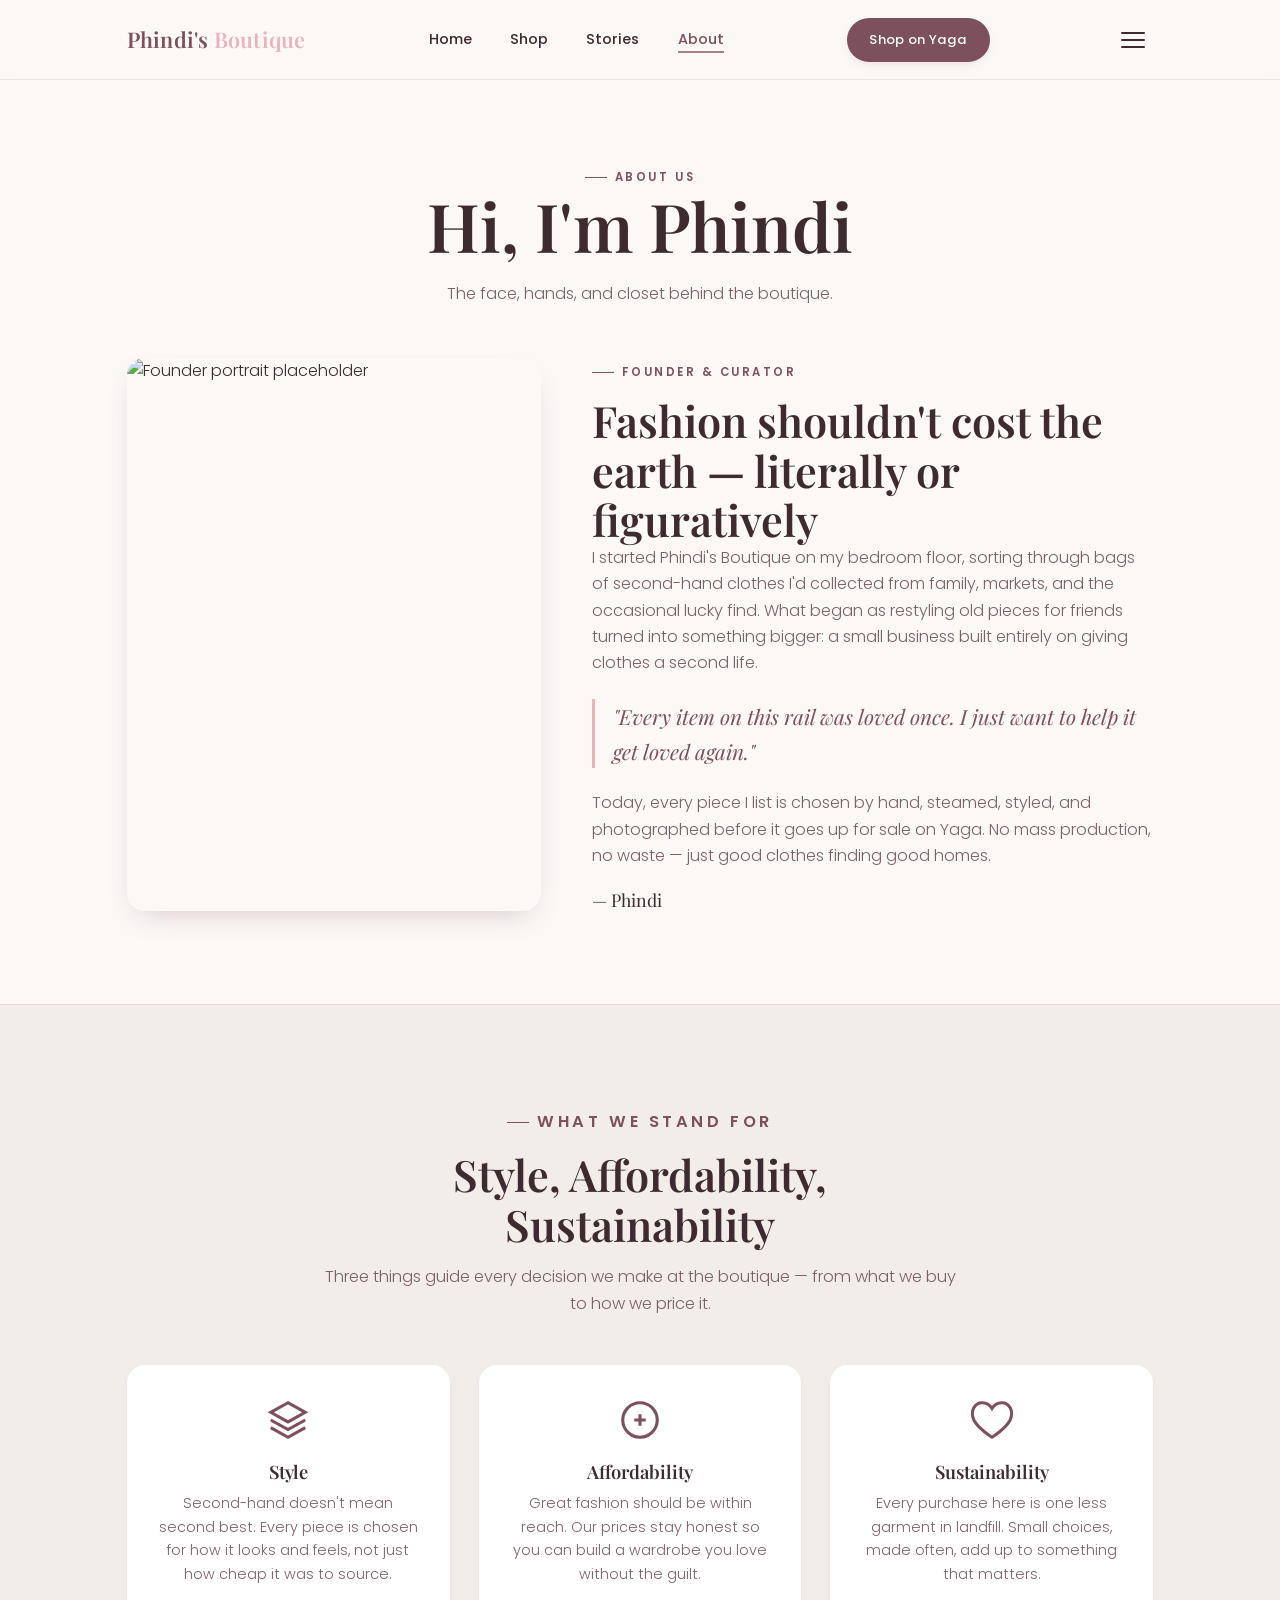
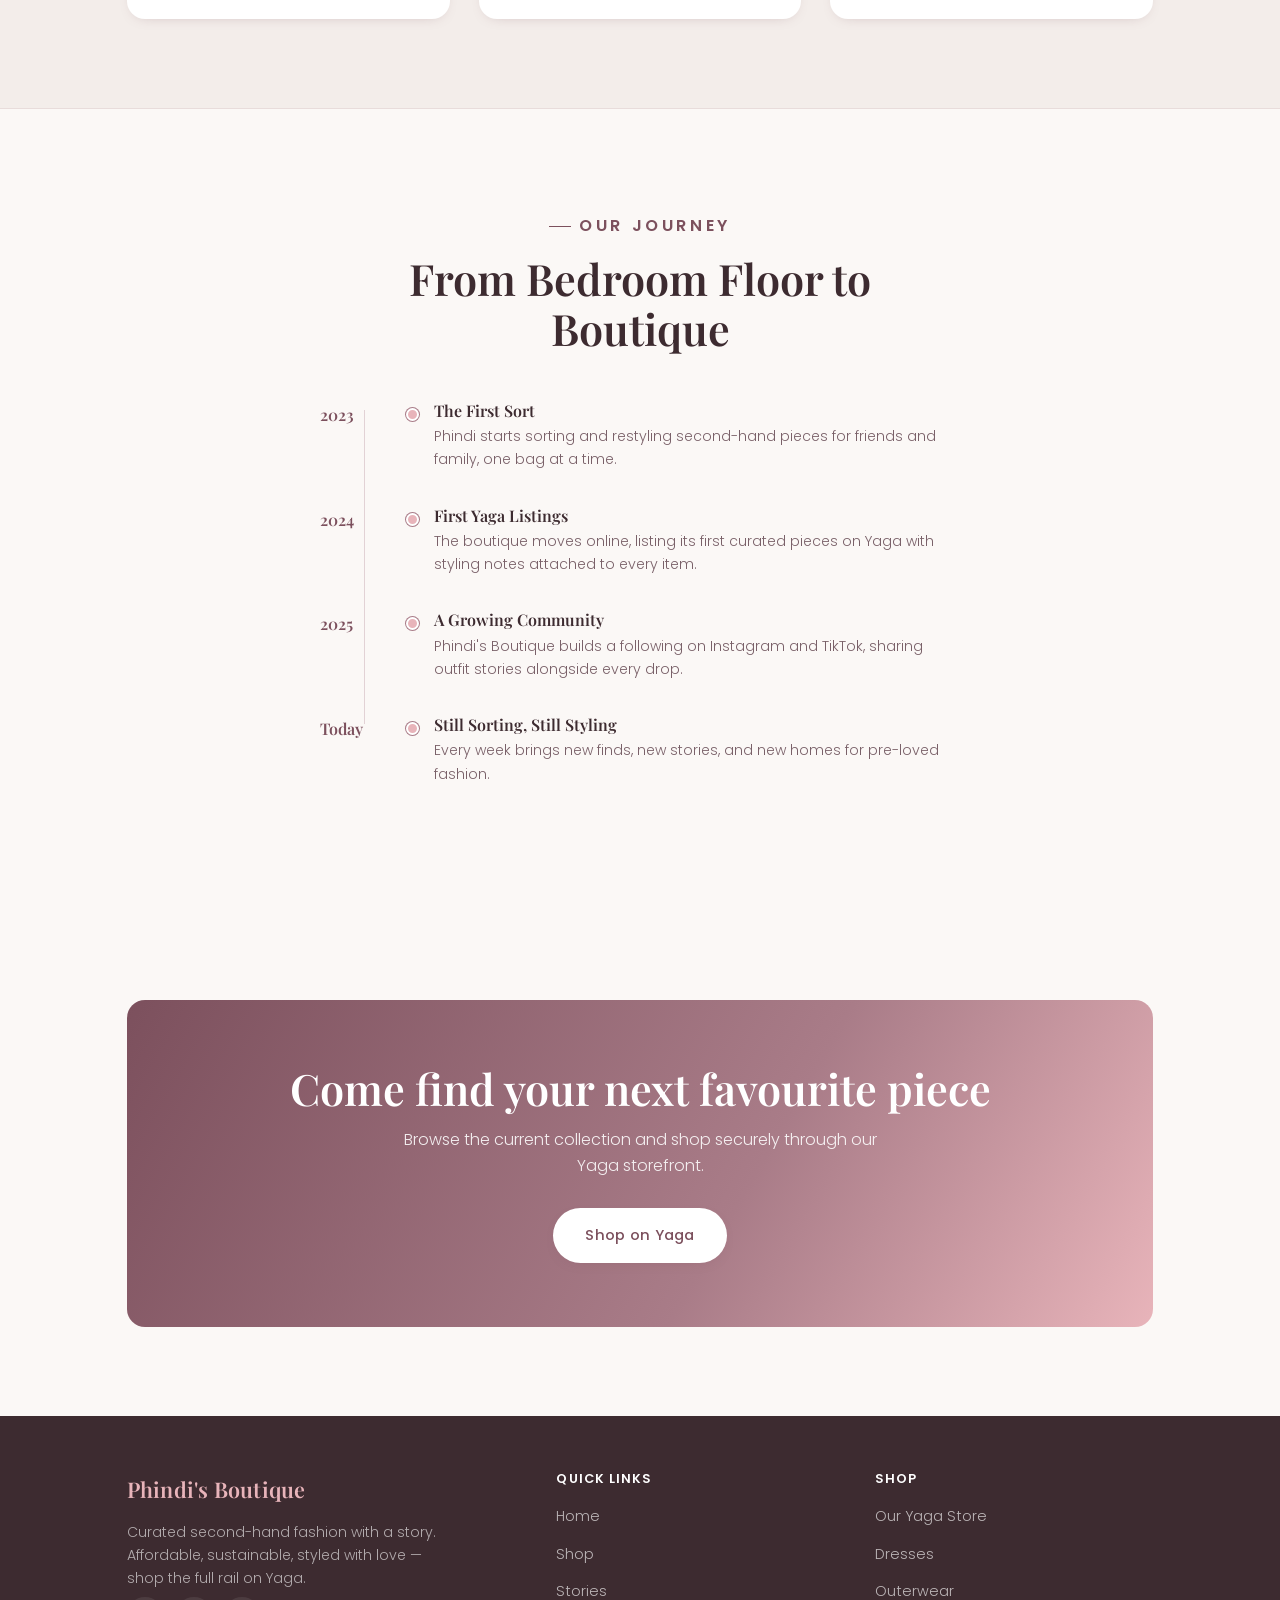
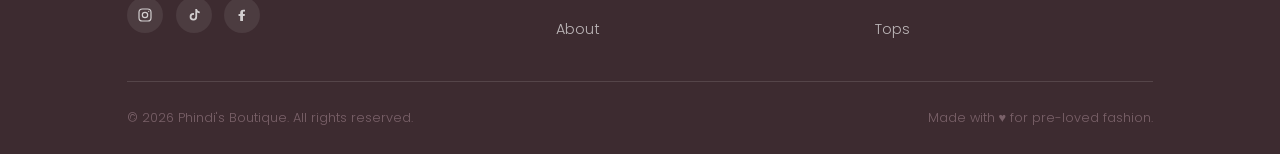
==== about.html @ 9db78883 "Add files via upload" ====
<!DOCTYPE html>
<html lang="en">
<head>
<meta charset="UTF-8">
<meta name="viewport" content="width=device-width, initial-scale=1.0">
<title>About — Phindi's Boutique</title>
<meta name="description" content="Meet the founder behind Phindi's Boutique and learn why we believe in stylish, affordable, sustainable second-hand fashion.">

<link rel="preconnect" href="https://fonts.googleapis.com">
<link rel="preconnect" href="https://fonts.gstatic.com" crossorigin>
<link href="https://fonts.googleapis.com/css2?family=Playfair+Display:ital,wght@0,500;0,600;0,700;1,600&family=Poppins:wght@300;400;500;600&display=swap" rel="stylesheet">

<link rel="stylesheet" href="style.css">
</head>
<body>

<!-- ================= NAVBAR ================= -->
<header class="navbar">
  <div class="nav-inner">
    <a href="index.html" class="brand">Phindi's <span>Boutique</span></a>
    <nav>
      <ul class="nav-links">
        <li><a href="index.html">Home</a></li>
        <li><a href="shop.html">Shop</a></li>
        <li><a href="stories.html">Stories</a></li>
        <li><a href="about.html" class="active">About</a></li>
      </ul>
    </nav>
    <a href="https://www.yaga.co.za" target="_blank" rel="noopener" class="btn btn-primary btn-small nav-cta">Shop on Yaga</a>
    <button class="hamburger" aria-label="Toggle menu" aria-expanded="false">
      <span></span><span></span><span></span>
    </button>
  </div>
</header>
<div class="nav-overlay"></div>

<!-- ================= PAGE HERO ================= -->
<section class="page-hero">
  <div class="container">
    <p class="section-eyebrow" style="justify-content:center">About Us</p>
    <h1>Hi, I'm Phindi</h1>
    <p>The face, hands, and closet behind the boutique.</p>
  </div>
</section>

<!-- ================= FOUNDER SECTION ================= -->
<section style="padding-top:0;">
  <div class="container">
    <div class="about-hero">
      <div class="frame reveal">
        <img src="https://images.unsplash.com/photo-1483985988355-763728e1935b?auto=format&fit=crop&w=700&q=80" alt="Founder portrait placeholder" loading="lazy">
      </div>
      <div class="reveal">
        <p class="section-eyebrow">Founder &amp; Curator</p>
        <h2>Fashion shouldn't cost the earth — literally or figuratively</h2>
        <p>I started Phindi's Boutique on my bedroom floor, sorting through bags of second-hand clothes I'd collected from family, markets, and the occasional lucky find. What began as restyling old pieces for friends turned into something bigger: a small business built entirely on giving clothes a second life.</p>
        <blockquote>"Every item on this rail was loved once. I just want to help it get loved again."</blockquote>
        <p>Today, every piece I list is chosen by hand, steamed, styled, and photographed before it goes up for sale on Yaga. No mass production, no waste — just good clothes finding good homes.</p>
        <p class="signature">— Phindi</p>
      </div>
    </div>
  </div>
</section>

<!-- ================= VALUES ================= -->
<section class="intro-strip">
  <div class="container">
    <div class="section-head reveal">
      <p class="section-eyebrow" style="justify-content:center">What We Stand For</p>
      <h2>Style, Affordability, Sustainability</h2>
      <p>Three things guide every decision we make at the boutique — from what we buy to how we price it.</p>
    </div>

    <div class="values-grid">
      <div class="value-card reveal">
        <div class="value-icon">
          <svg viewBox="0 0 24 24" fill="none" stroke="currentColor" stroke-width="1.6"><path d="M12 3 3 8l9 5 9-5-9-5Z"/><path d="M3 16l9 5 9-5"/><path d="M3 12l9 5 9-5"/></svg>
        </div>
        <h3>Style</h3>
        <p>Second-hand doesn't mean second best. Every piece is chosen for how it looks and feels, not just how cheap it was to source.</p>
      </div>

      <div class="value-card reveal">
        <div class="value-icon">
          <svg viewBox="0 0 24 24" fill="none" stroke="currentColor" stroke-width="1.6"><circle cx="12" cy="12" r="9"/><path d="M9 12h6M12 9v6"/></svg>
        </div>
        <h3>Affordability</h3>
        <p>Great fashion should be within reach. Our prices stay honest so you can build a wardrobe you love without the guilt.</p>
      </div>

      <div class="value-card reveal">
        <div class="value-icon">
          <svg viewBox="0 0 24 24" fill="none" stroke="currentColor" stroke-width="1.6"><path d="M12 21s-7-4.35-9.5-9C.5 7 3 3 7 3c2 0 4 1.5 5 3 1-1.5 3-3 5-3 4 0 6.5 4 4.5 9-2.5 4.65-9.5 9-9.5 9Z"/></svg>
        </div>
        <h3>Sustainability</h3>
        <p>Every purchase here is one less garment in landfill. Small choices, made often, add up to something that matters.</p>
      </div>
    </div>
  </div>
</section>

<!-- ================= TIMELINE ================= -->
<section>
  <div class="container">
    <div class="section-head reveal">
      <p class="section-eyebrow" style="justify-content:center">Our Journey</p>
      <h2>From Bedroom Floor to Boutique</h2>
    </div>

    <div class="timeline">
      <div class="timeline-item reveal">
        <span class="timeline-year">2023</span>
        <div class="timeline-content">
          <h4>The First Sort</h4>
          <p>Phindi starts sorting and restyling second-hand pieces for friends and family, one bag at a time.</p>
        </div>
      </div>
      <div class="timeline-item reveal">
        <span class="timeline-year">2024</span>
        <div class="timeline-content">
          <h4>First Yaga Listings</h4>
          <p>The boutique moves online, listing its first curated pieces on Yaga with styling notes attached to every item.</p>
        </div>
      </div>
      <div class="timeline-item reveal">
        <span class="timeline-year">2025</span>
        <div class="timeline-content">
          <h4>A Growing Community</h4>
          <p>Phindi's Boutique builds a following on Instagram and TikTok, sharing outfit stories alongside every drop.</p>
        </div>
      </div>
      <div class="timeline-item reveal">
        <span class="timeline-year">Today</span>
        <div class="timeline-content">
          <h4>Still Sorting, Still Styling</h4>
          <p>Every week brings new finds, new stories, and new homes for pre-loved fashion.</p>
        </div>
      </div>
    </div>
  </div>
</section>

<!-- ================= CTA BANNER ================= -->
<section>
  <div class="container">
    <div class="cta-banner reveal">
      <h2>Come find your next favourite piece</h2>
      <p>Browse the current collection and shop securely through our Yaga storefront.</p>
      <a href="https://www.yaga.co.za" target="_blank" rel="noopener" class="btn btn-primary">Shop on Yaga</a>
    </div>
  </div>
</section>

<!-- ================= FOOTER ================= -->
<footer>
  <div class="container">
    <div class="footer-grid">
      <div class="footer-brand">
        <a href="index.html" class="brand">Phindi's Boutique</a>
        <p>Curated second-hand fashion with a story. Affordable, sustainable, styled with love — shop the full rail on Yaga.</p>
        <div class="footer-social">
          <a href="#" aria-label="Instagram" target="_blank" rel="noopener">
            <svg viewBox="0 0 24 24" fill="none" stroke="currentColor" stroke-width="1.8"><rect x="3" y="3" width="18" height="18" rx="5"/><circle cx="12" cy="12" r="4"/><circle cx="17.5" cy="6.5" r="1" fill="currentColor" stroke="none"/></svg>
          </a>
          <a href="#" aria-label="TikTok" target="_blank" rel="noopener">
            <svg viewBox="0 0 24 24" fill="currentColor"><path d="M16.5 3c.4 2.2 1.9 3.7 4.1 3.9v2.6c-1.4 0-2.7-.4-3.9-1.2v6.4a5.6 5.6 0 1 1-5.6-5.6c.3 0 .6 0 .9.1v2.7a2.9 2.9 0 1 0 2 2.8V3h2.5Z"/></svg>
          </a>
          <a href="#" aria-label="Facebook" target="_blank" rel="noopener">
            <svg viewBox="0 0 24 24" fill="currentColor"><path d="M13.5 21v-7.5H16l.4-3H13.5V8.4c0-.9.2-1.5 1.5-1.5H16.5V4.3C16.1 4.2 15 4 13.7 4c-2.6 0-4.4 1.6-4.4 4.5v2H6.8v3h2.5V21h4.2Z"/></svg>
          </a>
        </div>
      </div>
      <div class="footer-col">
        <h4>Quick Links</h4>
        <ul>
          <li><a href="index.html">Home</a></li>
          <li><a href="shop.html">Shop</a></li>
          <li><a href="stories.html">Stories</a></li>
          <li><a href="about.html">About</a></li>
        </ul>
      </div>
      <div class="footer-col">
        <h4>Shop</h4>
        <ul>
          <li><a href="https://www.yaga.co.za" target="_blank" rel="noopener">Our Yaga Store</a></li>
          <li><a href="shop.html">Dresses</a></li>
          <li><a href="shop.html">Outerwear</a></li>
          <li><a href="shop.html">Tops</a></li>
        </ul>
      </div>
    </div>
    <div class="footer-bottom">
      <p>&copy; 2026 Phindi's Boutique. All rights reserved.</p>
      <p>Made with ♥ for pre-loved fashion.</p>
    </div>
  </div>
</footer>

<script src="script.js"></script>
</body>
</html>
---- style.css ----
/* =========================================================
   PHINDI'S BOUTIQUE — stylesheet
   Design tokens: soft pearl/blush/mauve/rose palette
   Signature motif: the "swing tag" — the little string-tag
   sewn into second-hand clothes, echoed in labels, buttons
   and dividers throughout the site.
   ========================================================= */

:root {
  /* --- colour tokens --- */
  --pearl:      #FBF8F6;   /* page background */
  --pearl-deep: #F3EDEA;   /* alt section background */
  --blush:      #F3D7D4;   /* soft panels */
  --rose:       #E8B4BA;   /* accents / hovers */
  --mauve:      #A97C88;   /* primary accent */
  --mauve-deep: #7C505D;   /* buttons, links, emphasis */
  --ink:        #3D2B30;   /* body text */
  --ink-soft:   #7A6169;   /* secondary text */
  --white:      #FFFFFF;
  --shadow:     0 12px 30px -14px rgba(124, 80, 93, 0.35);
  --shadow-sm:  0 4px 14px -8px rgba(124, 80, 93, 0.4);

  /* --- type --- */
  --font-display: 'Playfair Display', serif;
  --font-body: 'Poppins', sans-serif;

  /* --- layout --- */
  --max-width: 1180px;
  --radius: 18px;
  --radius-sm: 10px;
}

/* ---------- reset ---------- */
* { box-sizing: border-box; margin: 0; padding: 0; }

html { scroll-behavior: smooth; }

body {
  font-family: var(--font-body);
  background: var(--pearl);
  color: var(--ink);
  line-height: 1.65;
  font-weight: 300;
  overflow-x: hidden;
}

img { max-width: 100%; display: block; }

a { color: inherit; text-decoration: none; }

ul { list-style: none; }

button { font-family: inherit; cursor: pointer; border: none; background: none; }

/* respect reduced motion */
@media (prefers-reduced-motion: reduce) {
  *, *::before, *::after {
    animation-duration: 0.001ms !important;
    animation-iteration-count: 1 !important;
    transition-duration: 0.001ms !important;
    scroll-behavior: auto !important;
  }
}

/* visible keyboard focus */
a:focus-visible,
button:focus-visible,
input:focus-visible,
select:focus-visible {
  outline: 2px solid var(--mauve-deep);
  outline-offset: 3px;
  border-radius: 4px;
}

/* ---------- typography ---------- */
h1, h2, h3, h4 {
  font-family: var(--font-display);
  font-weight: 600;
  color: var(--ink);
  line-height: 1.15;
}

h1 { font-size: clamp(2.4rem, 6vw, 4.2rem); }
h2 { font-size: clamp(1.9rem, 4vw, 2.7rem); }
h3 { font-size: clamp(1.25rem, 2.4vw, 1.6rem); }

p { color: var(--ink-soft); }

.section-eyebrow {
  display: inline-flex;
  align-items: center;
  gap: 8px;
  font-family: var(--font-body);
  font-size: 0.72rem;
  letter-spacing: 0.22em;
  text-transform: uppercase;
  color: var(--mauve-deep);
  font-weight: 600;
  margin-bottom: 14px;
}

.section-eyebrow::before {
  content: '';
  width: 22px;
  height: 1px;
  background: var(--mauve-deep);
  display: inline-block;
}

.section-head {
  max-width: 640px;
  margin: 0 auto 3rem;
  text-align: center;
}

.section-head p { margin-top: 0.9rem; font-size: 1.02rem; }

.container {
  max-width: var(--max-width);
  margin: 0 auto;
  padding: 0 6vw;
}

section { padding: clamp(3.5rem, 7vw, 6rem) 0; }

/* ---------- swing-tag signature element ---------- */
/* A little clothing tag shape: rectangle + string-hole,
   reused for eyebrows, buttons and the footer mark. */
.tag {
  position: relative;
  display: inline-flex;
  align-items: center;
  gap: 0.5rem;
}

.tag-icon {
  width: 14px;
  height: 14px;
  flex-shrink: 0;
}

/* ---------- buttons ---------- */
.btn {
  display: inline-flex;
  align-items: center;
  gap: 10px;
  padding: 0.95rem 2rem;
  border-radius: 100px;
  font-size: 0.92rem;
  font-weight: 500;
  letter-spacing: 0.02em;
  transition: transform 0.25s ease, box-shadow 0.25s ease, background 0.25s ease;
  white-space: nowrap;
}

.btn-primary {
  background: var(--mauve-deep);
  color: var(--white);
  box-shadow: var(--shadow-sm);
}

.btn-primary:hover {
  background: #6a4450;
  transform: translateY(-3px);
  box-shadow: var(--shadow);
}

.btn-ghost {
  background: transparent;
  color: var(--mauve-deep);
  border: 1.5px solid var(--mauve-deep);
}

.btn-ghost:hover {
  background: var(--mauve-deep);
  color: var(--white);
  transform: translateY(-3px);
}

.btn-small {
  padding: 0.7rem 1.4rem;
  font-size: 0.82rem;
}

.btn svg { width: 15px; height: 15px; transition: transform 0.25s ease; }
.btn:hover svg { transform: translateX(3px); }

/* ---------- navbar ---------- */
.navbar {
  position: sticky;
  top: 0;
  z-index: 100;
  background: rgba(251, 248, 246, 0.86);
  backdrop-filter: blur(10px);
  -webkit-backdrop-filter: blur(10px);
  border-bottom: 1px solid rgba(169, 124, 136, 0.18);
  transition: box-shadow 0.3s ease;
}

.navbar.scrolled { box-shadow: 0 6px 20px -14px rgba(61, 43, 48, 0.3); }

.nav-inner {
  max-width: var(--max-width);
  margin: 0 auto;
  padding: 1.1rem 6vw;
  display: flex;
  align-items: center;
  justify-content: space-between;
}

.brand {
  font-family: var(--font-display);
  font-size: 1.35rem;
  font-weight: 600;
  letter-spacing: 0.01em;
  color: var(--mauve-deep);
}

.brand span { color: var(--rose); }

.nav-links {
  display: flex;
  gap: 2.4rem;
  align-items: center;
}

.nav-links a {
  font-size: 0.9rem;
  font-weight: 500;
  color: var(--ink);
  position: relative;
  padding-bottom: 4px;
}

.nav-links a::after {
  content: '';
  position: absolute;
  left: 0; bottom: 0;
  height: 2px;
  width: 0;
  background: var(--mauve);
  transition: width 0.3s ease;
}

.nav-links a:hover::after,
.nav-links a.active::after { width: 100%; }

.nav-links a.active { color: var(--mauve-deep); }

.nav-cta { display: none; }

@media (min-width: 861px) {
  .nav-cta { display: inline-flex; }
}

.hamburger {
  display: flex;
  flex-direction: column;
  gap: 5px;
  padding: 8px;
  z-index: 200;
}

.hamburger span {
  width: 24px;
  height: 2px;
  background: var(--ink);
  border-radius: 2px;
  transition: transform 0.3s ease, opacity 0.3s ease;
}

.hamburger.open span:nth-child(1) { transform: translateY(7px) rotate(45deg); }
.hamburger.open span:nth-child(2) { opacity: 0; }
.hamburger.open span:nth-child(3) { transform: translateY(-7px) rotate(-45deg); }

@media (max-width: 860px) {
  .hamburger { display: flex; }

  .nav-links {
    position: fixed;
    top: 0; right: 0;
    height: 100vh;
    width: min(78vw, 320px);
    background: var(--pearl);
    flex-direction: column;
    justify-content: center;
    align-items: flex-start;
    gap: 2rem;
    padding: 2rem 3rem;
    transform: translateX(100%);
    transition: transform 0.4s cubic-bezier(.4,0,.2,1);
    box-shadow: -10px 0 40px -20px rgba(61,43,48,0.4);
  }

  .nav-links.open { transform: translateX(0); }

  .nav-links a { font-size: 1.1rem; }
}

.nav-overlay {
  display: none;
  position: fixed;
  inset: 0;
  background: rgba(61, 43, 48, 0.25);
  z-index: 90;
}

.nav-overlay.open { display: block; }

/* ---------- hero ---------- */
.hero {
  position: relative;
  padding: clamp(3rem, 8vw, 5rem) 0 clamp(3rem, 6vw, 5rem);
  overflow: hidden;
}

.hero::before {
  content: '';
  position: absolute;
  top: -20%; right: -10%;
  width: 55vw;
  height: 55vw;
  max-width: 620px;
  max-height: 620px;
  background: radial-gradient(circle, var(--blush) 0%, transparent 70%);
  opacity: 0.9;
  z-index: -1;
}

.hero-inner {
  display: grid;
  grid-template-columns: 1.1fr 0.9fr;
  gap: 4vw;
  align-items: center;
}

@media (max-width: 900px) {
  .hero-inner { grid-template-columns: 1fr; text-align: center; }
  .hero-visual { order: -1; }
}

.hero-copy .section-eyebrow { justify-content: center; }
@media (min-width: 901px) { .hero-copy .section-eyebrow { justify-content: flex-start; } }

.hero-copy h1 { margin-bottom: 1.2rem; }
.hero-copy h1 em {
  font-style: italic;
  color: var(--mauve-deep);
}

.hero-copy p.lede {
  font-size: 1.1rem;
  max-width: 480px;
  margin-bottom: 2.2rem;
}

@media (max-width: 900px) { .hero-copy p.lede { margin-left: auto; margin-right: auto; } }

.hero-actions {
  display: flex;
  gap: 1rem;
  flex-wrap: wrap;
}

@media (max-width: 900px) { .hero-actions { justify-content: center; } }

.hero-visual { position: relative; }

.hero-visual .frame {
  position: relative;
  border-radius: var(--radius);
  overflow: hidden;
  box-shadow: var(--shadow);
  aspect-ratio: 4 / 5;
}

.hero-visual .frame img {
  width: 100%; height: 100%; object-fit: cover;
}

.floating-tag {
  position: absolute;
  bottom: -1.4rem;
  left: -1.4rem;
  background: var(--white);
  border-radius: var(--radius-sm);
  padding: 1rem 1.3rem;
  box-shadow: var(--shadow-sm);
  display: flex;
  align-items: center;
  gap: 0.7rem;
  animation: float 4.5s ease-in-out infinite;
}

@media (max-width: 900px) { .floating-tag { left: 50%; transform: translateX(-50%); } }

.floating-tag strong { display: block; font-family: var(--font-display); font-size: 1rem; color: var(--ink); }
.floating-tag span { font-size: 0.75rem; color: var(--ink-soft); }

@keyframes float {
  0%, 100% { transform: translateY(0); }
  50% { transform: translateY(-8px); }
}
@media (max-width: 900px) {
  @keyframes float {
    0%, 100% { transform: translateX(-50%) translateY(0); }
    50% { transform: translateX(-50%) translateY(-8px); }
  }
}

/* ---------- intro / about strip ---------- */
.intro-strip {
  background: var(--pearl-deep);
  border-top: 1px solid rgba(169,124,136,0.15);
  border-bottom: 1px solid rgba(169,124,136,0.15);
}

.intro-grid {
  display: grid;
  grid-template-columns: repeat(3, 1fr);
  gap: 2.5rem;
  text-align: center;
}

@media (max-width: 720px) { .intro-grid { grid-template-columns: 1fr; gap: 2.2rem; } }

.intro-grid .stat {
  font-family: var(--font-display);
  font-size: 2.1rem;
  color: var(--mauve-deep);
  display: block;
  margin-bottom: 0.4rem;
}

.intro-grid .stat-label {
  font-size: 0.85rem;
  letter-spacing: 0.05em;
  text-transform: uppercase;
  color: var(--ink-soft);
}

/* ---------- featured / card grids ---------- */
.card-grid {
  display: grid;
  grid-template-columns: repeat(3, 1fr);
  gap: 1.8rem;
}

@media (max-width: 980px) { .card-grid { grid-template-columns: repeat(2, 1fr); } }
@media (max-width: 620px) { .card-grid { grid-template-columns: 1fr; } }

.item-card {
  background: var(--white);
  border-radius: var(--radius);
  overflow: hidden;
  box-shadow: var(--shadow-sm);
  transition: transform 0.35s ease, box-shadow 0.35s ease;
  display: flex;
  flex-direction: column;
}

.item-card:hover {
  transform: translateY(-8px);
  box-shadow: var(--shadow);
}

.item-media {
  position: relative;
  aspect-ratio: 4 / 5;
  overflow: hidden;
  background: var(--blush);
}

.item-media img {
  width: 100%; height: 100%; object-fit: cover;
  transition: transform 0.6s ease;
}

.item-card:hover .item-media img { transform: scale(1.06); }

.item-category {
  position: absolute;
  top: 0.9rem; left: 0.9rem;
  background: rgba(255,255,255,0.9);
  color: var(--mauve-deep);
  font-size: 0.68rem;
  font-weight: 600;
  letter-spacing: 0.08em;
  text-transform: uppercase;
  padding: 0.35rem 0.7rem;
  border-radius: 100px;
}

.item-body {
  padding: 1.4rem 1.4rem 1.6rem;
  display: flex;
  flex-direction: column;
  gap: 0.6rem;
  flex: 1;
}

.item-body h3 { margin-bottom: 0.1rem; }

.item-price {
  font-family: var(--font-body);
  color: var(--mauve-deep);
  font-weight: 600;
  font-size: 0.95rem;
}

.item-story { font-size: 0.9rem; }

.item-tip {
  font-size: 0.83rem;
  color: var(--ink-soft);
  background: var(--pearl-deep);
  border-left: 2px solid var(--rose);
  padding: 0.6rem 0.8rem;
  border-radius: 0 8px 8px 0;
}

.item-tip strong { color: var(--mauve-deep); font-weight: 600; }

.item-card .btn { margin-top: auto; align-self: flex-start; }

/* ---------- filter bar (shop page) ---------- */
.filter-bar {
  display: flex;
  flex-wrap: wrap;
  gap: 0.7rem;
  justify-content: center;
  margin-bottom: 2.8rem;
}

.filter-btn {
  padding: 0.55rem 1.3rem;
  border-radius: 100px;
  border: 1.5px solid rgba(169,124,136,0.35);
  font-size: 0.85rem;
  color: var(--ink-soft);
  transition: all 0.25s ease;
}

.filter-btn:hover { border-color: var(--mauve-deep); color: var(--mauve-deep); }

.filter-btn.active {
  background: var(--mauve-deep);
  border-color: var(--mauve-deep);
  color: var(--white);
}

/* ---------- social preview ---------- */
.social-strip { background: var(--pearl); }

.social-grid {
  display: grid;
  grid-template-columns: repeat(4, 1fr);
  gap: 1rem;
}

@media (max-width: 780px) { .social-grid { grid-template-columns: repeat(2, 1fr); } }

.social-card {
  position: relative;
  border-radius: var(--radius-sm);
  overflow: hidden;
  aspect-ratio: 1 / 1;
  box-shadow: var(--shadow-sm);
}

.social-card img { width: 100%; height: 100%; object-fit: cover; transition: transform 0.5s ease; }
.social-card:hover img { transform: scale(1.08); }

.social-overlay {
  position: absolute;
  inset: 0;
  background: linear-gradient(180deg, transparent 50%, rgba(61,43,48,0.65) 100%);
  display: flex;
  align-items: flex-end;
  padding: 0.9rem;
  opacity: 0;
  transition: opacity 0.3s ease;
}

.social-card:hover .social-overlay { opacity: 1; }

.social-overlay span { color: var(--white); font-size: 0.8rem; font-weight: 500; }

.social-handle {
  text-align: center;
  margin-top: 2.2rem;
  font-size: 0.9rem;
  color: var(--ink-soft);
}

.social-handle a { color: var(--mauve-deep); font-weight: 600; }

/* ---------- blog / stories ---------- */
.story-list {
  display: grid;
  grid-template-columns: repeat(2, 1fr);
  gap: 2rem;
}

@media (max-width: 780px) { .story-list { grid-template-columns: 1fr; } }

.story-card {
  display: grid;
  grid-template-columns: 130px 1fr;
  gap: 1.2rem;
  background: var(--white);
  border-radius: var(--radius);
  overflow: hidden;
  box-shadow: var(--shadow-sm);
  transition: transform 0.3s ease, box-shadow 0.3s ease;
}

.story-card:hover { transform: translateY(-6px); box-shadow: var(--shadow); }

.story-card img { width: 100%; height: 100%; object-fit: cover; }

.story-card-body {
  padding: 1.1rem 1.3rem 1.1rem 0;
  display: flex;
  flex-direction: column;
  gap: 0.4rem;
}

.story-meta {
  font-size: 0.72rem;
  letter-spacing: 0.08em;
  text-transform: uppercase;
  color: var(--mauve);
  font-weight: 600;
}

.story-card h3 { font-size: 1.15rem; }
.story-card p { font-size: 0.88rem; }

.story-read {
  font-size: 0.82rem;
  font-weight: 600;
  color: var(--mauve-deep);
  margin-top: auto;
}

@media (max-width: 480px) {
  .story-card { grid-template-columns: 1fr; }
  .story-card img { aspect-ratio: 16/9; }
  .story-card-body { padding: 0 1.1rem 1.1rem; }
}

/* full story detail block */
.story-detail {
  max-width: 760px;
  margin: 0 auto;
}

.story-detail .story-hero {
  border-radius: var(--radius);
  overflow: hidden;
  margin-bottom: 2rem;
  box-shadow: var(--shadow-sm);
  aspect-ratio: 16/8;
}

.story-detail .story-hero img { width: 100%; height: 100%; object-fit: cover; }

.story-detail h2 { margin-bottom: 0.6rem; }

.story-detail .story-meta { margin-bottom: 1.6rem; }

.story-detail p { margin-bottom: 1.1rem; font-size: 1rem; }

.story-detail .style-box {
  background: var(--blush);
  border-radius: var(--radius-sm);
  padding: 1.4rem 1.6rem;
  margin: 1.8rem 0;
}

.story-detail .style-box h4 {
  font-family: var(--font-body);
  font-weight: 600;
  font-size: 0.9rem;
  letter-spacing: 0.05em;
  text-transform: uppercase;
  color: var(--mauve-deep);
  margin-bottom: 0.6rem;
}

.story-detail .cta-block {
  text-align: center;
  margin-top: 2.5rem;
  padding-top: 2rem;
  border-top: 1px solid rgba(169,124,136,0.2);
}

.hidden-story { display: none; }

/* ---------- about page ---------- */
.about-hero {
  display: grid;
  grid-template-columns: 0.85fr 1.15fr;
  gap: 4vw;
  align-items: center;
}

@media (max-width: 860px) { .about-hero { grid-template-columns: 1fr; } }

.about-hero .frame {
  border-radius: var(--radius);
  overflow: hidden;
  box-shadow: var(--shadow);
  aspect-ratio: 3/4;
}

.about-hero .frame img { width: 100%; height: 100%; object-fit: cover; }

.about-hero blockquote {
  font-family: var(--font-display);
  font-style: italic;
  font-size: 1.3rem;
  color: var(--mauve-deep);
  margin: 1.4rem 0;
  border-left: 3px solid var(--rose);
  padding-left: 1.1rem;
}

.about-hero .signature {
  font-family: var(--font-display);
  font-size: 1.1rem;
  color: var(--ink);
  margin-top: 1rem;
}

.values-grid {
  display: grid;
  grid-template-columns: repeat(3, 1fr);
  gap: 1.8rem;
}

@media (max-width: 780px) { .values-grid { grid-template-columns: 1fr; } }

.value-card {
  background: var(--white);
  border-radius: var(--radius);
  padding: 2rem 1.7rem;
  box-shadow: var(--shadow-sm);
  text-align: center;
  transition: transform 0.3s ease;
}

.value-card:hover { transform: translateY(-6px); }

.value-icon {
  width: 46px; height: 46px;
  margin: 0 auto 1.1rem;
  color: var(--mauve-deep);
}

.value-card h3 { margin-bottom: 0.6rem; font-size: 1.15rem; }
.value-card p { font-size: 0.9rem; }

.timeline {
  max-width: 640px;
  margin: 0 auto;
}

.timeline-item {
  display: grid;
  grid-template-columns: 90px 1fr;
  gap: 1.5rem;
  padding-bottom: 2.2rem;
  position: relative;
}

.timeline-item::before {
  content: '';
  position: absolute;
  left: 44px;
  top: 8px;
  bottom: -8px;
  width: 1px;
  background: rgba(169,124,136,0.3);
}

.timeline-item:last-child::before { display: none; }

.timeline-year {
  font-family: var(--font-display);
  color: var(--mauve-deep);
  font-weight: 600;
  position: relative;
}

.timeline-year::after {
  content: '';
  position: absolute;
  right: -9px;
  top: 6px;
  width: 9px;
  height: 9px;
  border-radius: 50%;
  background: var(--rose);
  border: 2px solid var(--white);
  box-shadow: 0 0 0 1px var(--mauve);
}

.timeline-content h4 { font-size: 1rem; margin-bottom: 0.3rem; }
.timeline-content p { font-size: 0.88rem; }

/* ---------- CTA banner ---------- */
.cta-banner {
  background: linear-gradient(120deg, var(--mauve-deep), var(--mauve) 60%, var(--rose));
  border-radius: var(--radius);
  padding: clamp(2.5rem, 6vw, 4rem);
  text-align: center;
  color: var(--white);
  position: relative;
  overflow: hidden;
}

.cta-banner h2 { color: var(--white); margin-bottom: 0.8rem; }
.cta-banner p { color: rgba(255,255,255,0.88); max-width: 480px; margin: 0 auto 1.8rem; }
.cta-banner .btn-primary { background: var(--white); color: var(--mauve-deep); }
.cta-banner .btn-primary:hover { background: var(--pearl-deep); }

/* ---------- footer ---------- */
footer {
  background: var(--ink);
  color: rgba(255,255,255,0.75);
  padding: 3.5rem 0 1.6rem;
}

.footer-grid {
  display: grid;
  grid-template-columns: 1.4fr 1fr 1fr;
  gap: 2.5rem;
  padding-bottom: 2.4rem;
  border-bottom: 1px solid rgba(255,255,255,0.12);
}

@media (max-width: 700px) { .footer-grid { grid-template-columns: 1fr; gap: 2rem; } }

.footer-brand .brand { color: var(--rose); margin-bottom: 0.8rem; display: inline-block; }
.footer-brand p { color: rgba(255,255,255,0.6); font-size: 0.88rem; max-width: 320px; }

.footer-col h4 {
  font-family: var(--font-body);
  font-size: 0.8rem;
  letter-spacing: 0.08em;
  text-transform: uppercase;
  color: var(--white);
  margin-bottom: 1rem;
}

.footer-col ul { display: flex; flex-direction: column; gap: 0.7rem; }
.footer-col a { font-size: 0.9rem; color: rgba(255,255,255,0.65); transition: color 0.2s ease; }
.footer-col a:hover { color: var(--rose); }

.footer-social {
  display: flex;
  gap: 0.8rem;
  margin-top: 0.4rem;
}

.footer-social a {
  width: 36px; height: 36px;
  border-radius: 50%;
  background: rgba(255,255,255,0.08);
  display: flex; align-items: center; justify-content: center;
  transition: background 0.25s ease, transform 0.25s ease;
}

.footer-social a:hover { background: var(--mauve); transform: translateY(-3px); }
.footer-social svg { width: 16px; height: 16px; }

.footer-bottom {
  display: flex;
  justify-content: space-between;
  align-items: center;
  flex-wrap: wrap;
  gap: 0.8rem;
  padding-top: 1.6rem;
  font-size: 0.8rem;
  color: rgba(255,255,255,0.45);
}

/* ---------- page hero (interior pages) ---------- */
.page-hero {
  text-align: center;
  padding: clamp(3rem, 7vw, 4.5rem) 0 clamp(2rem, 4vw, 3rem);
}

.page-hero p { max-width: 560px; margin: 1rem auto 0; }

/* ---------- reveal-on-scroll ---------- */
.reveal {
  opacity: 0;
  transform: translateY(24px);
  transition: opacity 0.7s ease, transform 0.7s ease;
}

.reveal.in-view { opacity: 1; transform: translateY(0); }

/* ---------- utility ---------- */
.text-center { text-align: center; }
.mt-lg { margin-top: 3rem; }
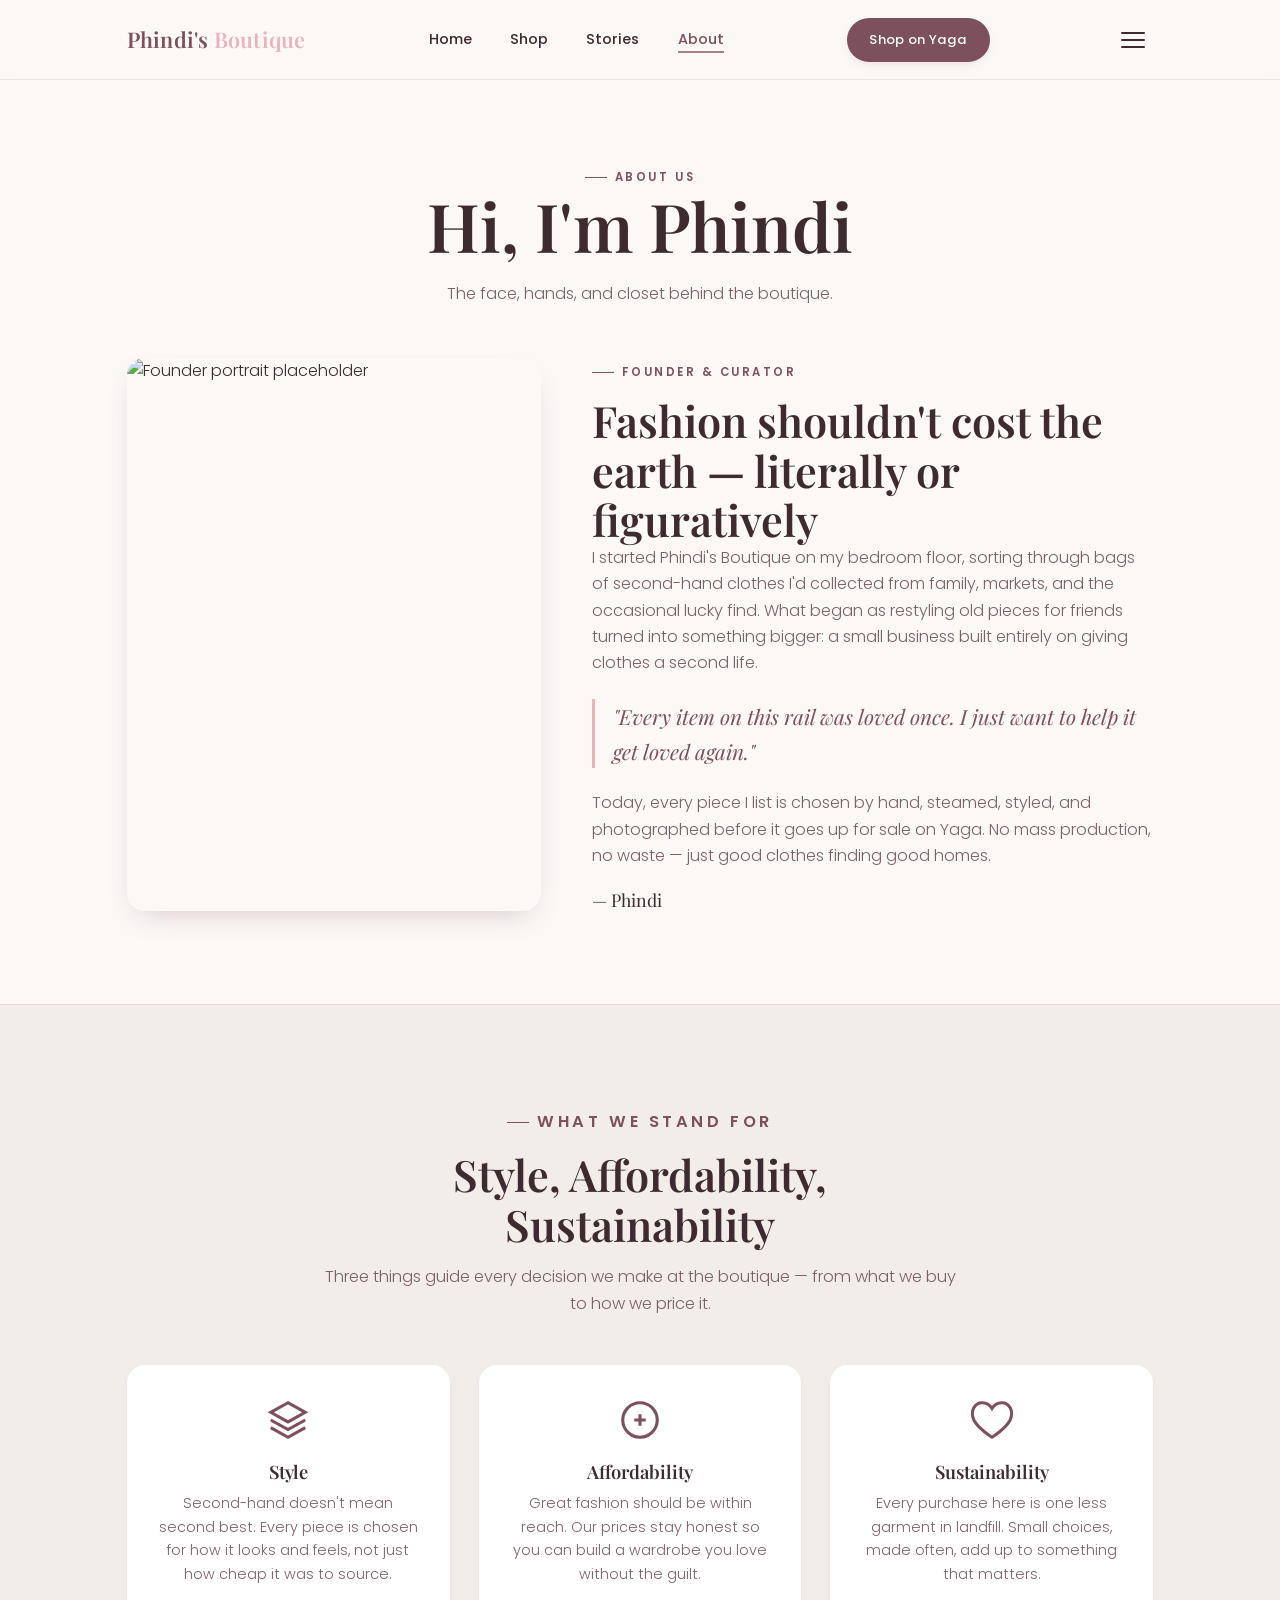
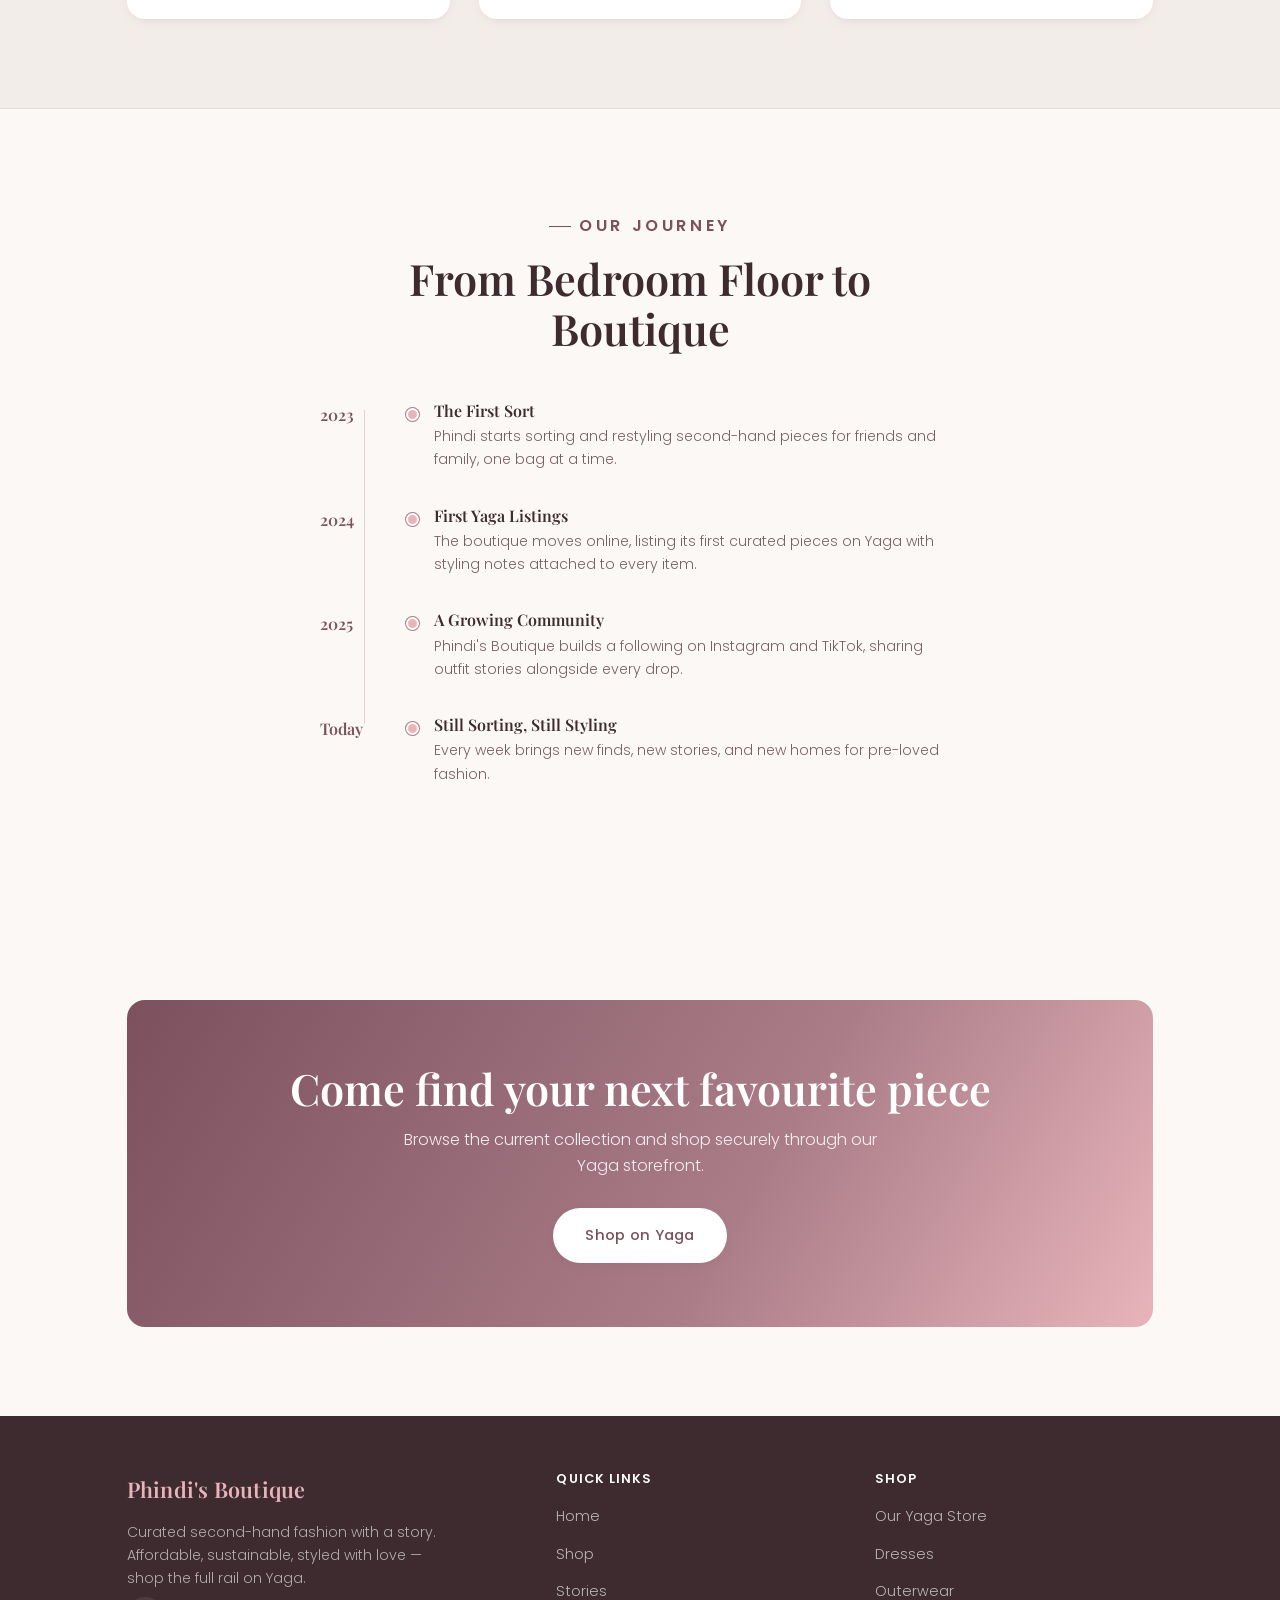
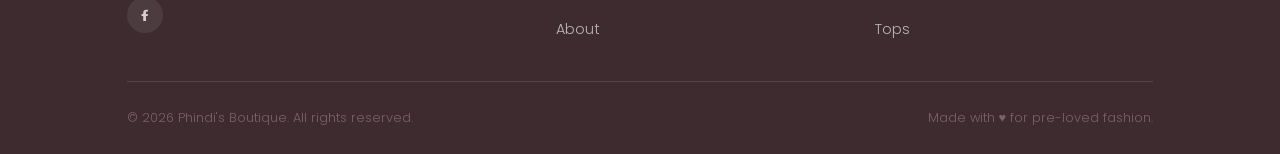
==== commit 5296a2b1: "Update about.html" ====
--- a/about.html
+++ b/about.html
@@ -159,13 +159,13 @@
         <a href="index.html" class="brand">Phindi's Boutique</a>
         <p>Curated second-hand fashion with a story. Affordable, sustainable, styled with love — shop the full rail on Yaga.</p>
         <div class="footer-social">
-          <a href="#" aria-label="Instagram" target="_blank" rel="noopener">
+          <!---<a href="#" aria-label="Instagram" target="_blank" rel="noopener">
             <svg viewBox="0 0 24 24" fill="none" stroke="currentColor" stroke-width="1.8"><rect x="3" y="3" width="18" height="18" rx="5"/><circle cx="12" cy="12" r="4"/><circle cx="17.5" cy="6.5" r="1" fill="currentColor" stroke="none"/></svg>
           </a>
           <a href="#" aria-label="TikTok" target="_blank" rel="noopener">
             <svg viewBox="0 0 24 24" fill="currentColor"><path d="M16.5 3c.4 2.2 1.9 3.7 4.1 3.9v2.6c-1.4 0-2.7-.4-3.9-1.2v6.4a5.6 5.6 0 1 1-5.6-5.6c.3 0 .6 0 .9.1v2.7a2.9 2.9 0 1 0 2 2.8V3h2.5Z"/></svg>
-          </a>
-          <a href="#" aria-label="Facebook" target="_blank" rel="noopener">
+          </a>-->
+          <a href="https://www.facebook.com/share/1PxMBoiWct/" aria-label="Facebook" target="_blank" rel="noopener">
             <svg viewBox="0 0 24 24" fill="currentColor"><path d="M13.5 21v-7.5H16l.4-3H13.5V8.4c0-.9.2-1.5 1.5-1.5H16.5V4.3C16.1 4.2 15 4 13.7 4c-2.6 0-4.4 1.6-4.4 4.5v2H6.8v3h2.5V21h4.2Z"/></svg>
           </a>
         </div>
